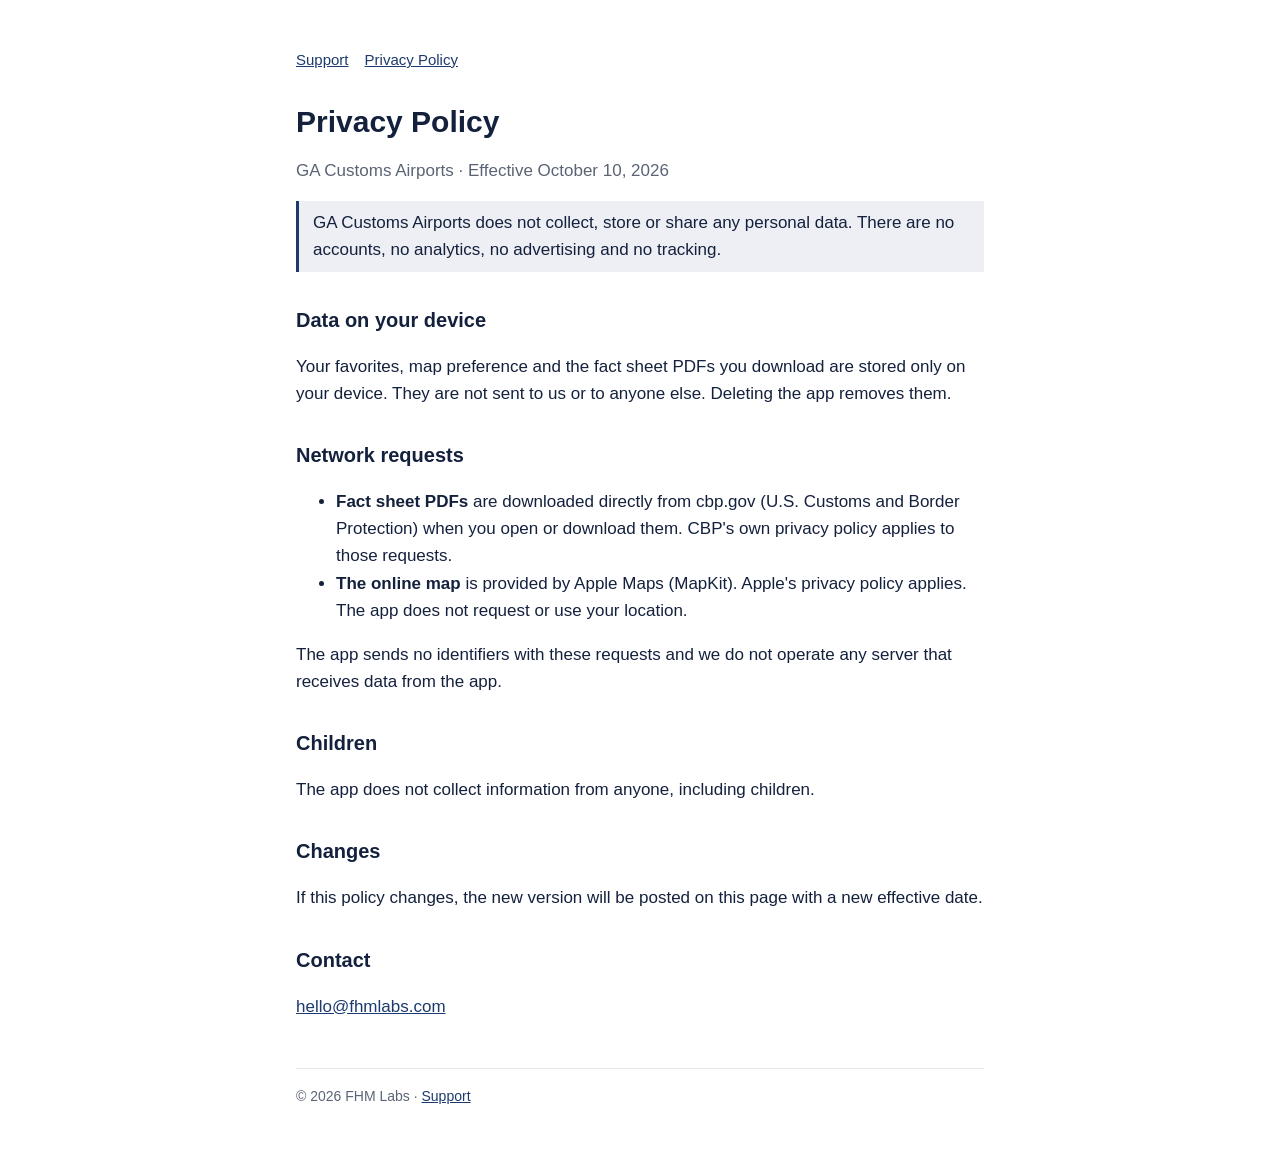
==== privacy.html @ 643c5671 "Support and privacy pages for GA Customs Airports" ====
<!doctype html>
<html lang="en">
<head>
<meta charset="utf-8">
<meta name="viewport" content="width=device-width, initial-scale=1">
<title>GA Customs Airports — Privacy Policy</title>
<link rel="stylesheet" href="style.css">
</head>
<body>
<main>
<nav><a href="./">Support</a><a href="privacy.html">Privacy Policy</a></nav>
<h1>Privacy Policy</h1>
<p class="muted">GA Customs Airports · Effective October 10, 2026</p>

<p class="note">GA Customs Airports does not collect, store or share any personal data. There are no accounts, no analytics, no advertising and no tracking.</p>

<h2>Data on your device</h2>
<p>Your favorites, map preference and the fact sheet PDFs you download are stored only on your device. They are not sent to us or to anyone else. Deleting the app removes them.</p>

<h2>Network requests</h2>
<ul>
<li><strong>Fact sheet PDFs</strong> are downloaded directly from cbp.gov (U.S. Customs and Border Protection) when you open or download them. CBP's own privacy policy applies to those requests.</li>
<li><strong>The online map</strong> is provided by Apple Maps (MapKit). Apple's privacy policy applies. The app does not request or use your location.</li>
</ul>
<p>The app sends no identifiers with these requests and we do not operate any server that receives data from the app.</p>

<h2>Children</h2>
<p>The app does not collect information from anyone, including children.</p>

<h2>Changes</h2>
<p>If this policy changes, the new version will be posted on this page with a new effective date.</p>

<h2>Contact</h2>
<p><a href="mailto:hello@fhmlabs.com">hello@fhmlabs.com</a></p>

<footer>© 2026 FHM Labs · <a href="./">Support</a></footer>
</main>
</body>
</html>
---- style.css ----
:root { --bg:#ffffff; --fg:#14213d; --muted:#5b6475; --accent:#1d3a6e; --line:#e3e7ee; }
@media (prefers-color-scheme: dark) { :root { --bg:#0f1624; --fg:#e8ecf3; --muted:#a3acbd; --accent:#8fb3ff; --line:#253047; } }
* { box-sizing: border-box; }
body { margin:0; background:var(--bg); color:var(--fg); font:17px/1.6 -apple-system, BlinkMacSystemFont, "Segoe UI", Roboto, sans-serif; }
main { max-width: 720px; margin: 0 auto; padding: 48px 16px 64px; }
h1 { font-size: 30px; line-height: 1.2; margin: 0 0 4px; }
h2 { font-size: 20px; margin: 32px 0 8px; }
p, li { color: var(--fg); }
.muted { color: var(--muted); }
a { color: var(--accent); }
nav { display:flex; gap:16px; margin: 0 0 32px; font-size: 15px; }
.note { border-left: 3px solid var(--accent); padding: 8px 14px; background: color-mix(in srgb, var(--accent) 8%, transparent); }
footer { margin-top: 48px; padding-top: 16px; border-top: 1px solid var(--line); font-size: 14px; color: var(--muted); }
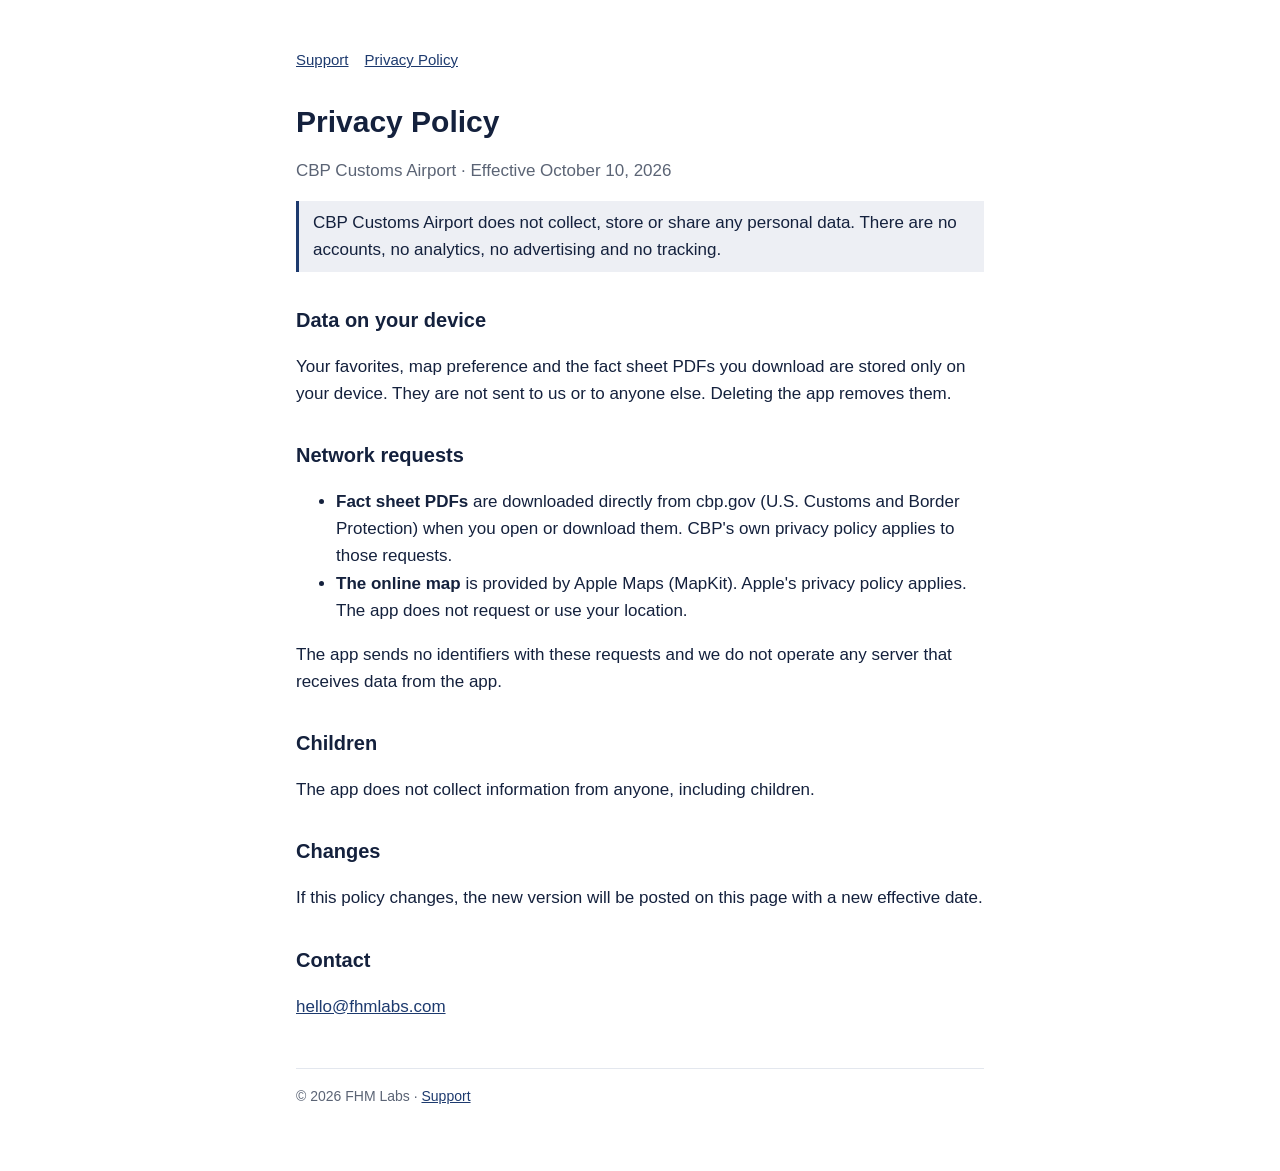
==== commit d6f909a3: "Rename app to CBP Customs Airport; stronger independence notice" ====
--- a/privacy.html
+++ b/privacy.html
@@ -3,16 +3,16 @@
 <head>
 <meta charset="utf-8">
 <meta name="viewport" content="width=device-width, initial-scale=1">
-<title>GA Customs Airports — Privacy Policy</title>
+<title>CBP Customs Airport — Privacy Policy</title>
 <link rel="stylesheet" href="style.css">
 </head>
 <body>
 <main>
 <nav><a href="./">Support</a><a href="privacy.html">Privacy Policy</a></nav>
 <h1>Privacy Policy</h1>
-<p class="muted">GA Customs Airports · Effective October 10, 2026</p>
+<p class="muted">CBP Customs Airport · Effective October 10, 2026</p>
 
-<p class="note">GA Customs Airports does not collect, store or share any personal data. There are no accounts, no analytics, no advertising and no tracking.</p>
+<p class="note">CBP Customs Airport does not collect, store or share any personal data. There are no accounts, no analytics, no advertising and no tracking.</p>
 
 <h2>Data on your device</h2>
 <p>Your favorites, map preference and the fact sheet PDFs you download are stored only on your device. They are not sent to us or to anyone else. Deleting the app removes them.</p>
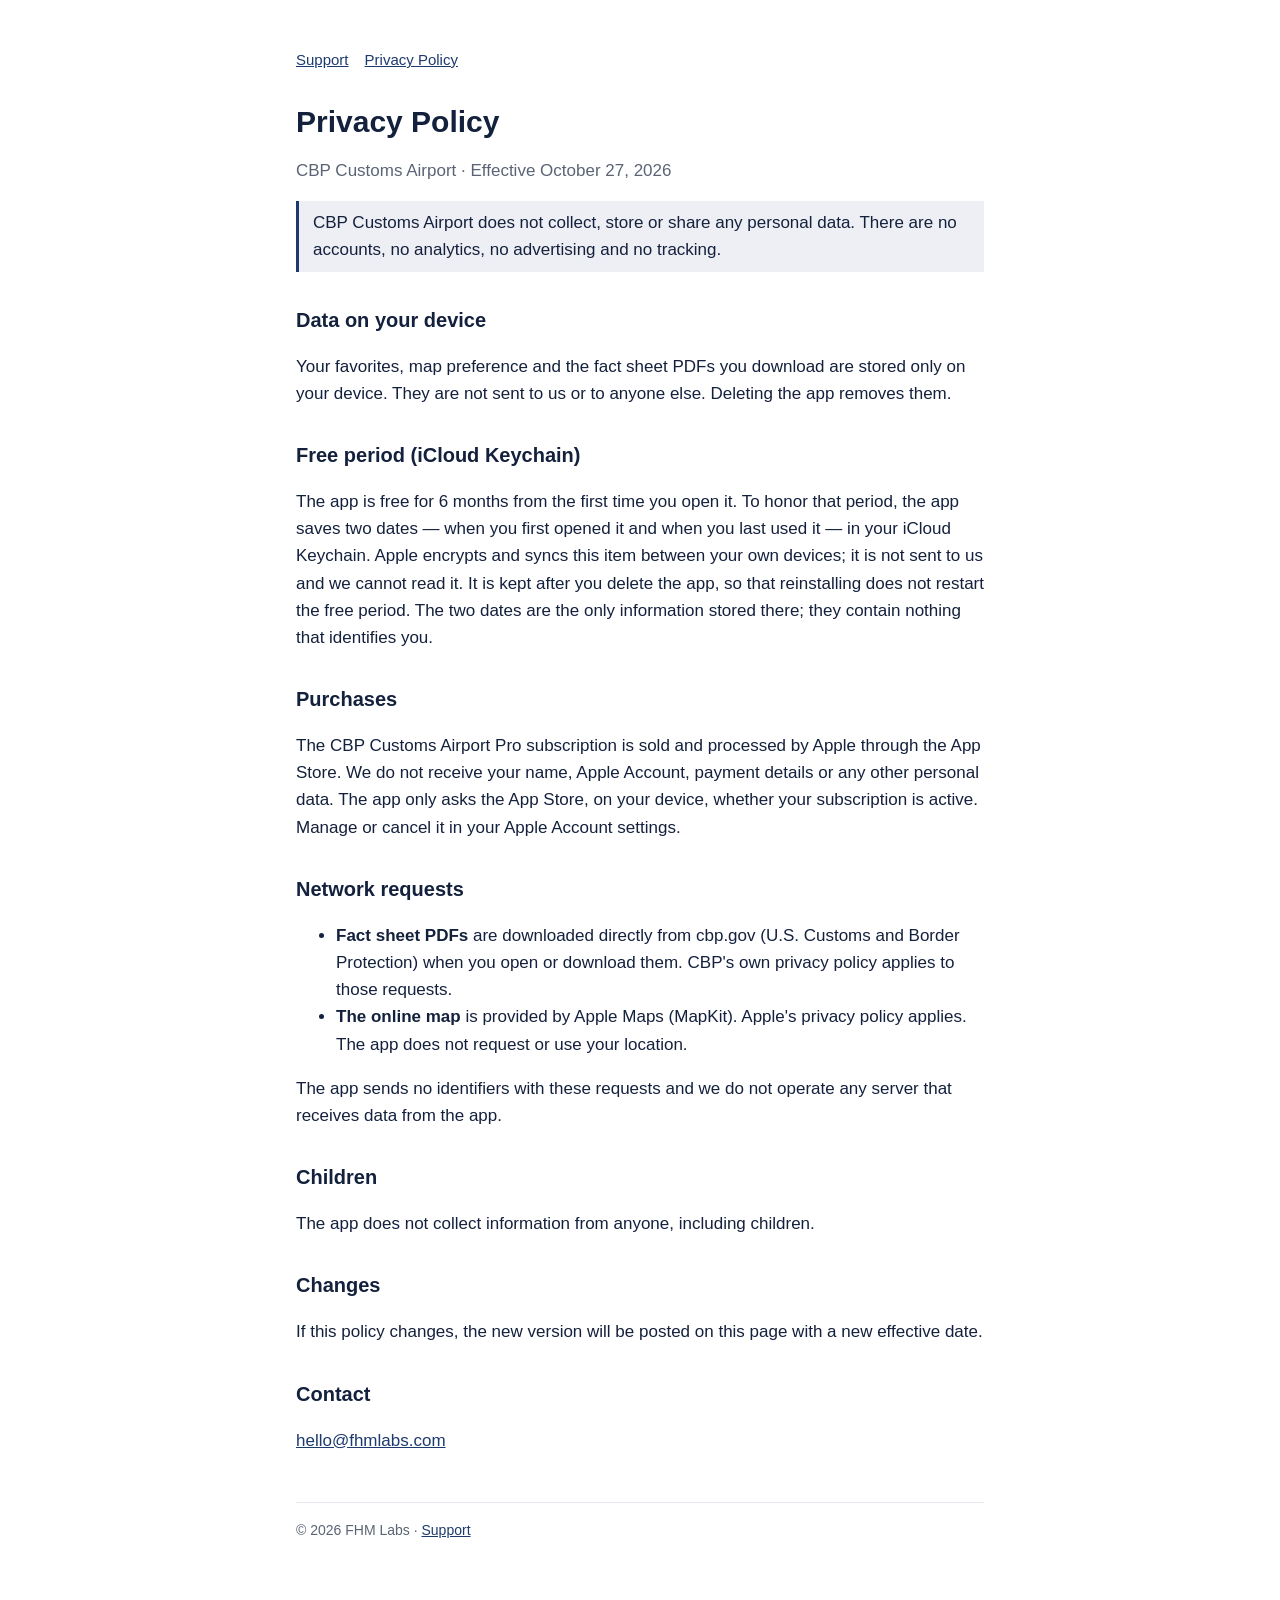
==== commit 2399fa2b: "docs: privacy policy covers iCloud Keychain free-period dates and App Store purchases Co-Authored-By" ====
--- a/privacy.html
+++ b/privacy.html
@@ -10,12 +10,18 @@
 <main>
 <nav><a href="./">Support</a><a href="privacy.html">Privacy Policy</a></nav>
 <h1>Privacy Policy</h1>
-<p class="muted">CBP Customs Airport · Effective October 10, 2026</p>
+<p class="muted">CBP Customs Airport · Effective October 27, 2026</p>
 
 <p class="note">CBP Customs Airport does not collect, store or share any personal data. There are no accounts, no analytics, no advertising and no tracking.</p>
 
 <h2>Data on your device</h2>
 <p>Your favorites, map preference and the fact sheet PDFs you download are stored only on your device. They are not sent to us or to anyone else. Deleting the app removes them.</p>
+
+<h2>Free period (iCloud Keychain)</h2>
+<p>The app is free for 6 months from the first time you open it. To honor that period, the app saves two dates — when you first opened it and when you last used it — in your iCloud Keychain. Apple encrypts and syncs this item between your own devices; it is not sent to us and we cannot read it. It is kept after you delete the app, so that reinstalling does not restart the free period. The two dates are the only information stored there; they contain nothing that identifies you.</p>
+
+<h2>Purchases</h2>
+<p>The CBP Customs Airport Pro subscription is sold and processed by Apple through the App Store. We do not receive your name, Apple Account, payment details or any other personal data. The app only asks the App Store, on your device, whether your subscription is active. Manage or cancel it in your Apple Account settings.</p>
 
 <h2>Network requests</h2>
 <ul>
